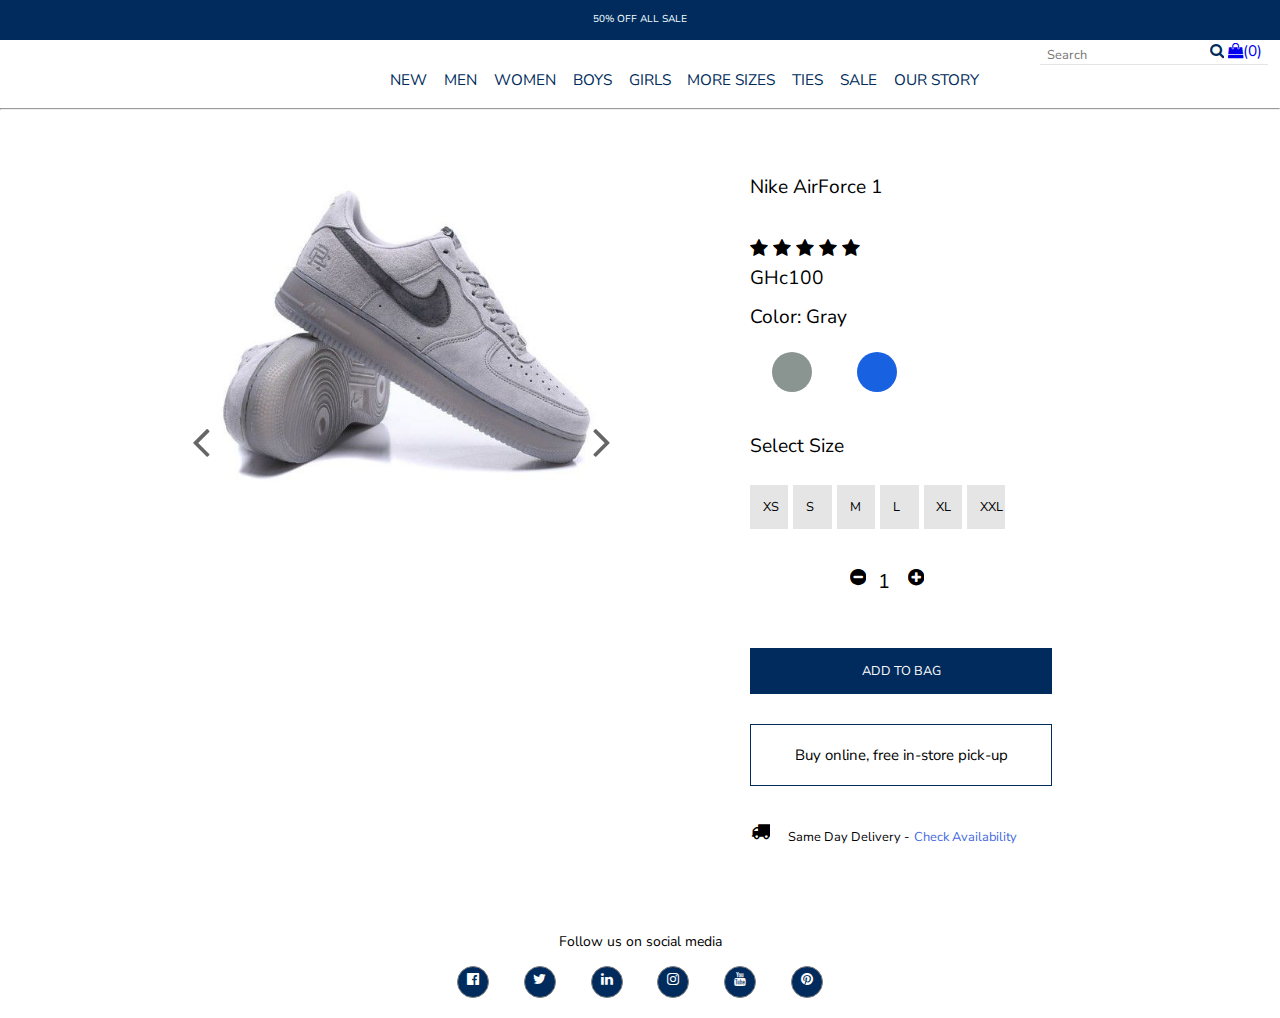
==== index.html @ d2f68526 "Cart page mofication" ====
<!DOCTYPE html>
<html lang="en">
<head>
    <meta charset="UTF-8">
    <meta http-equiv="X-UA-Compatible" content="IE=edge">
    <meta name="viewport" content="width=device-width, initial-scale=1.0">
    <link id="mainstyle" rel="stylesheet" href="responsive.css">
    <link rel="stylesheet" href="https://cdnjs.cloudflare.com/ajax/libs/font-awesome/4.7.0/css/font-awesome.min.css">
    <link href="https://fonts.googleapis.com/css2?family=Nunito+Sans:wght@700&display=swap" rel="stylesheet">
    <script src="https://use.fontawesome.com/942a7b4aee.js"></script>
<title>Document</title>
</head>
<body>
    <div class="banner">
    <div class="upper-header">
        <div class="header-text">
            50%  OFF ALL SALE
        </div>
    </div> 
    </div>

    <div class="lowerbody">
        <div class="lower-header">
            <div class="responsive-menu-open">
            <i id="hambars" class="fa fa-bars"></i>
            </div>
            <div class="responsive-menu-close">
            <i id="hamclose" class="fa fa-close"></i>
            </div>     
        <i class="fa fa-search"></i>
        <i class="fa-light fa-user-large"></i>
        <a href="./cart.html"><i class="fa fa-shopping-bag"><span id="quantity-top" class="quantity-top">(0)</span></i></a>
    </div>
    <div class="big-lower">

    </div>
    <div class="menu">
        <div>NEW </div>
        <div>MEN </div>
        <div>WOMEN </div>
        <div>BOYS </div>
        <div>GIRLS </div>
        <div>MORE SIZES </div>
        <div>TIES </div>
        <div>SALE </div>
        <div>OUR STORY </div> 
        <div id="search" class="search">
            <input id="input" type="text" placeholder="Search">
            <i class="fa fa-search"></i>
            <a href="./cart.html"><i class="fa fa-shopping-bag"><span id="quantity-top" class="quantity-top">(0)</span></i></a>
        </div>
      
    </div>
    <hr>
    <div id="drop-menu" class="drop-menu">
        <div><span>New &nbsp;</span><i class="fa fa-angle-right"></i></div>
        <div><span>Men &nbsp;</span><i class="fa fa-angle-right"></i></div>
        <div><span>Women <i class="fa fa-angle-right"></i></div>
        <div><span>More Sizes <i class="fa fa-angle-right"></i></div>
        <div><span>Sale <i class="fa fa-angle-right"></i></div>
        <div><span>Ship To <i class="fa fa-angle-right"></i></div>
        <div><span>New <i class="fa fa-angle-right"></i></div> 
    </div>
        <div class="directory">
            Home
        </div>
            <div class="container">
                <div id="image-res" class="image-res"></div>
                    
                </div>
                <div class="mid">              
                    <div id="product-name" class="product-name">
                    Nike AirForce 1
                    </div>
                    <div id="reviews" class="reviews">
                        <span class="fa fa-star checked"></span>
                        <span class="fa fa-star checked"></span>
                        <span class="fa fa-star checked"></span>
                        <span class="fa fa-star"></span>
                        <span class="fa fa-star"></span>
                    </div>
                    <div id="mobile-image" class="mobile-image">
                        <div id="product-picture" class="product-picture">
                            <div id="imageOwnDiv" class="imageOwnDiv">
                                <img id="p-image" class="product-image" src="images/NikeAirforceGray.jpg" alt="">
                                <img class="product-image" src="images/NikeAirforce.jpg" alt="">
                            </div>   
                            <div class="shift">
                                <i id="left" class="fa fa-angle-left"></i>
                                <i id="right" class="fa fa-angle-right"></i>
                            </div>
                        </div> 
                    </div>  
                    <div id="price" class="price">
                        GHc100
                    </div>
                    <div class="choose-color">
                        <div id="color-name" class="color-name">
                            Color: Gray
                        </div>
                        <div id="colors"class="colors">
                            <div id="color1"></div>
                            <div id="color2"></div>
                        </div>
                    </div>
                    <div class="size-select">
                        <div class="ask-for-size">
                            Select Size
                        </div>
                    </div>    
                        <div class="size-box">
                            <div class="size">XS</div>
                            <div class="size">S</div>
                            <div class="size">M</div>
                            <div class="size">L</div>
                            <div class="size">XL</div>
                            <div class="size">XXL</div>
                        </div>
                        <div class="availability">
                            Available in Stock
                        </div>
                        <div id="quantity" class="quantity">
                            <div id ="remove" class="remove">
                                <i id="minus" class="fa fa-minus-circle"></i> 
                            </div>
                            <div id="display-quantity" class="display-quantity">
                                1
                            </div>
                            <div id="add" class="add">
                                <i id="plus" class="fa fa-plus-circle"></i>
                            </div>

                        </div>
                        <div id="add-to-bag" class="add-to-bag">
                            <div>ADD TO BAG</div>
                        </div>
                        <div class="buy-online">
                            <div>Buy online, free in-store pick-up</div>
                        </div>
                        
                        <div class="delivery-info">
                            <div class="first-line">
                                <i class="fa fa-truck" aria-hidden="true"></i>
                                <span class="black">Same Day Delivery -</span>
                                <span class="blue">Check Availability</span>
                            </div>
                            <div class="second-line">
                                <i class="amazon"><img src="social/amazon.png" alt=""></i>
                                <i class="apple"><img src="social/applepay.png" alt="">
                                </i>
                            </div>
                        </div>
                    
                </div> 
            </div>  
            <div class="more-info">
                <div class="fabric"><h3>Fabric &amp Care</h3><i class="fa fa-plus" aria-hidden="true"></i></div>
                <div class="review"><h3>Reviews</h3><i class="fa fa-plus" aria-hidden="true"></i></div>
                <div class="shared"><h3>Shared On Social</h3><i class="fa fa-plus" aria-hidden="true"></i></div>
                <div class="free"><h3>Free Shipping</h3><i class="fa fa-plus" aria-hidden="true"></i></div>
            </div>
            <div class="social">
                <div class="follow">
                    Follow us on social media
                </div>
                  <div class="social-icons">
                    <i class="fa fa-facebook-official" aria-hidden="true"></i>
                    <i class="fa fa-twitter" aria-hidden="true"></i>
                    <i class="fa fa-linkedin" aria-hidden="true"></i>
                    <i class="fa fa-instagram" aria-hidden="true"></i>
                    <i class="fa fa-youtube" aria-hidden="true"></i>
                    <i class="fa fa-pinterest" aria-hidden="true"></i>         
                </div>  
            </div>
            <div class="bottom-menu">

            </div>

        </div>
    </div>
    <script src="script.js"></script>
</body>
</html>
---- responsive.css ----
html { font-size: 62.5%; } /* =10px */
body { font-size: 1.4rem; 
    position: relative;
} /* =14px */
h1 { font-size: 2.4rem; } /* =24px */
*{
    margin: 0;
    font-family: 'Nunito Sans', sans-serif;
    overflow-x: hidden;
}
.cartpopup{
position:absolute;
top: 0;
right: 0;
display: none;
}

.banner{
    top: 0px; 
    width: 100%;
    position: fixed;
    white-space: nowrap;
    background-color: rgba(0, 43, 92, 1);
    z-index: 1000;
}
.upper-header{
    top: 0px;
    width: 100%;
    color: azure;
   
    height: auto;
    min-height: 40px;
    text-align: center;
}
.header-text{
    padding: 12px;
    font-size: 10px;
}

.lower-header{
    padding: 10px;
    height: 60px;
    white-space: nowrap;
}

    .lower-header{
        display: none;
    }


    .drop-menu{
        display:none;
        position: static;
    }
    .menu{
     display:block;
     white-space: nowrap;
     color: #002b5c;
     margin-left: 30vw;
     padding: vw;
    }

    hr{
        display: block;
        color: rgba(0, 0, 0, 0.2);
    }
    .menu>div{
        display: inline-block;
        font-size: 1.2vw;
        margin: 0vw;
        
        padding: 1vw 0.5vw;
    }
    .search,#search{
        
        border-bottom: solid 1px rgba(0, 0, 0, 0.1);
        font-weight: lighter;
        padding-bottom: 0vw;
        margin-bottom: 3vw;
        font-size: 1.2vw;
        margin-left: 4vw;      
    }

    #input{
        margin-right: 0vw;
        font-size:1vw ;
        border: none; 
        padding: 0vw;
    }

    .search>i{
        margin-left: 0vw;
        padding-left: 0vw;
    }
    

   .image-res, .mid{
      z-index: -1000;
     }
     
     .reviews,
     .product-name,
     .price,
     .choose-color,
     .size-select,
     .size-box,
     .availability,
     .quantity>div,
     .add-to-bag,
     .buy-online,
     .delivery-info{
      
         
      font-size: 1.5vw;
     }


.menu{
    margin-top: 30px;
}

   .container{
       position: relative;
       z-index: 100;

     }
     .imageOwnDiv>img{
       
        width: 50rem;
        position: absolute;
        z-index: -100;
       
    }
    .product-image{
        display: none;
        left:12vw;
        top: 13vw;
        position: relative;
        

    }
    .shift{
        position:absolute;
        z-index: 10;
        margin-left: 12vw;
        margin-top: 15rem;
        font-size: 5rem;
        color:rgba(0, 0, 0, 0.6);
        
       
        white-space: nowrap;
    }
    .shift>i{
        display: inline-block;
    }
    .shift>#right{
        margin-left: 37rem;
        
    }
    .shift>#left{
        margin-left: 3.0vw;
    }
   

   .size{
     display: inline-block;
     padding:1vw;
     background-color:rgba(0, 0, 0, 0.1);
     width: 1vw;
     font-size: 1vw;
     margin-left: 0rem;
     
     }
     .ask-for-size{
        margin-left: 100rem;
        padding-top: 1vw;
        margin-left: 75rem;
    }
    .size-box{
        white-space: nowrap;
        text-align: left;
        margin-left: 75rem;
        margin-top: 2vw;
    }
    .availability{
        display: none;
        color: rgba(3, 36, 3, 0.795);
       
    
  }


    .directory{display: none;}
    
    #product-name{
        text-align: left;
        margin-left: 75rem;
        margin-top: 5vw;
    }

    #reviews{
        text-align: left;
        margin-left: 75rem;
        margin-top: 3vw;
    }
    #price{
        text-align: left;
        margin-left: 75rem;
        margin-top: vw;
    }
    #color-name{
        text-align: left;
        margin-left: 0vw;
    }
    
    #colors{
        text-align: left;
        padding: 2px;
        margin-left: rem;
    
      
    }
    #color1,#color2{
        text-align: left;
        width: 2rem;
        height:2rem;
        margin: 2rem;
        padding: 1rem;
       display: inline-block;
       border-radius: 50%;
    }
    .choose-color{
        text-align: left;
        margin-left: 75rem;
        margin-top: 1vw;
    }
    #color1{
        background-color: #8a9591;
        }
        #color2{
        background-color: #1861e0;
        }

    .quantity{  
        padding:0vw;
        height: 10rem;
        margin-top: 1vw; 
    }
    
    #quantity{
        margin-left: 80rem;
        white-space: nowrap;
        margin-bottom: 0px;
        padding-bottom: 0px;
    }
    
    #display-quantity, #remove, #add{
    display: inline-block ;
    height: 4vw;
    width: 2rem;
    padding-top: 2rem;
    padding-left: 0rem;
    margin-right: 0px;
    }
   #remove{
    margin-left: 5rem;
    margin-right: 0px;
    padding-right: 0rem;
   }
    
    #display-quantity{
         
         text-align: center;
         padding-left: 0px;
         padding-bottom: 0px;
         margin-left: 0px;
         padding-right: 1rem;
         font-size: 20px;
     }
     .add-to-bag{
    
        color: white;
        font-size: 1vw;
        text-align: center;
        padding-top: 0vw;
        margin-top:0vw ;
        margin-left: 65rem;
    }

    
    .add-to-bag>div{
        background-color: rgba(0, 43, 92, 1);
        border: solid 1px rgba(0, 43, 92, 1);
        width: 30rem;
        
        margin-left: 10rem;
        padding: 1vw 0vw;
        cursor: pointer;
      
        
    }
    .buy-online>div{
        width: 28rem;
        margin-left: 10.5rem;
        text-align: center;
        padding: 2rem 1rem;
        border: solid 1px rgba(0, 43, 92, 1);
       font-size: 1.5rem;
    }
    .delivery-info{
        text-align: center;
        padding:1rem;
        margin: 1vw;
       
        margin-left: 68rem;
        width: 40rem;
        height: 10rem;
        overflow: hidden;
    }
    .buy-online{
        margin-left: 64.5rem;
        width: 80rem;
        margin-top: 3rem;
        
    }
    .second-line>i>img{
        width: 0rem;
        height: auto;
        margin-top: 1vw;
        padding: 2rem;
        margin-left: 0%;
        position: absolute;
    }
    .amazon{
        margin-left:0%;
       width: 20rem;
        height: 5rem;
    }
    .first-line{
        margin: 1vw;
        margin-bottom: 1vw;
    }
    .first-line.fa{
        margin: 1vw;
        min-height: auto;
        display: block;
    }
    .black{
        padding: 1vw;
        padding-right: 0%;
        font-size: 1vw;
    }
    .blue{
        padding:1vw;
        padding-left: 0px;
        margin-left: 0%;
        font-size: 1vw;
        color: royalblue;
        overflow-y: hidden;
       
    }
    .more-info{
        margin-top: 100vh;
       
        background-color: rgba(128, 128, 128, 0.05);
        
    }
    .more-info>div{
    padding: 1vw;
    border-bottom: solid 1px rgba(128, 128, 128, 0.2) ;
    font-size: 1vw;
   
    }
    .fabric{
        border-top: solid 1px rgba(128, 128, 128, 0.2);
    }
    .fa-plus{
        float: right;
    font-size: 1vw;}

    h3{
        display: inline-block;
        margin-left: 1vw;
    }

    .social-icons>i{
        width: 2rem;
        height: 2rem ;
        color: white;
        background-color:rgba(0, 43, 92, 1) ;
        border: solid 1px gray;
        border-radius: 50%;
        padding: 5px;
        white-space: nowrap;
        margin: 1.2vw;
    }
    
.more-info{
    display: none;
}
.social{
    text-align: center;
}
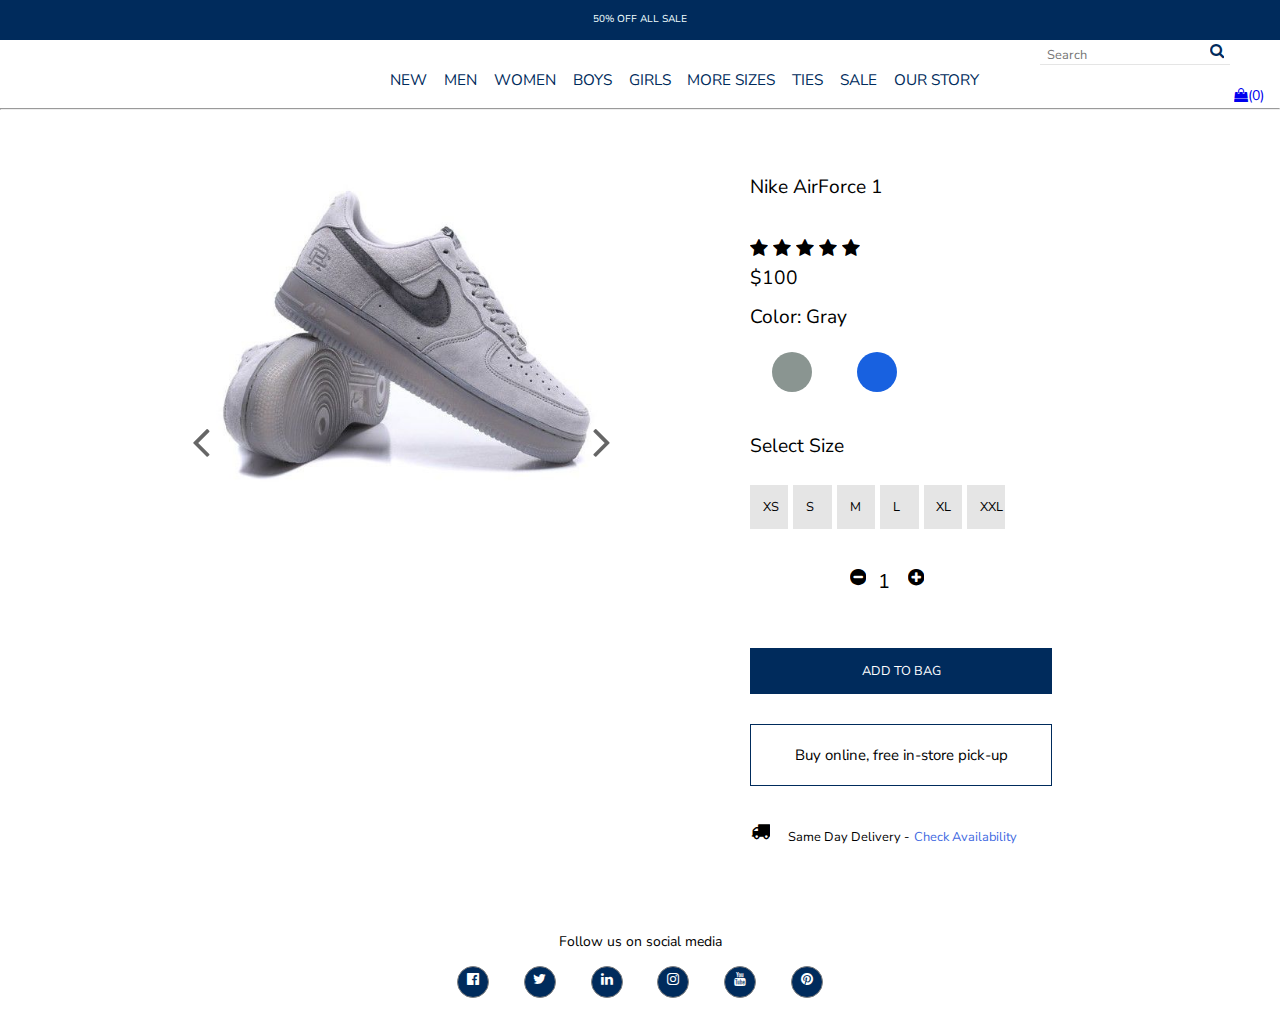
==== commit 4e761bd7: "changes to mainpage" ====
--- a/index.html
+++ b/index.html
@@ -47,8 +47,9 @@
         <div id="search" class="search">
             <input id="input" type="text" placeholder="Search">
             <i class="fa fa-search"></i>
-            <a href="./cart.html"><i class="fa fa-shopping-bag"><span id="quantity-top" class="quantity-top">(0)</span></i></a>
+           
         </div>
+        <a href="./cart.html"><i class="fa fa-shopping-bag"><span id="quantity-top" class="quantity-top">(0)</span></i></a>
       
     </div>
     <hr>
@@ -92,7 +93,7 @@
                         </div> 
                     </div>  
                     <div id="price" class="price">
-                        GHc100
+                        $100
                     </div>
                     <div class="choose-color">
                         <div id="color-name" class="color-name">
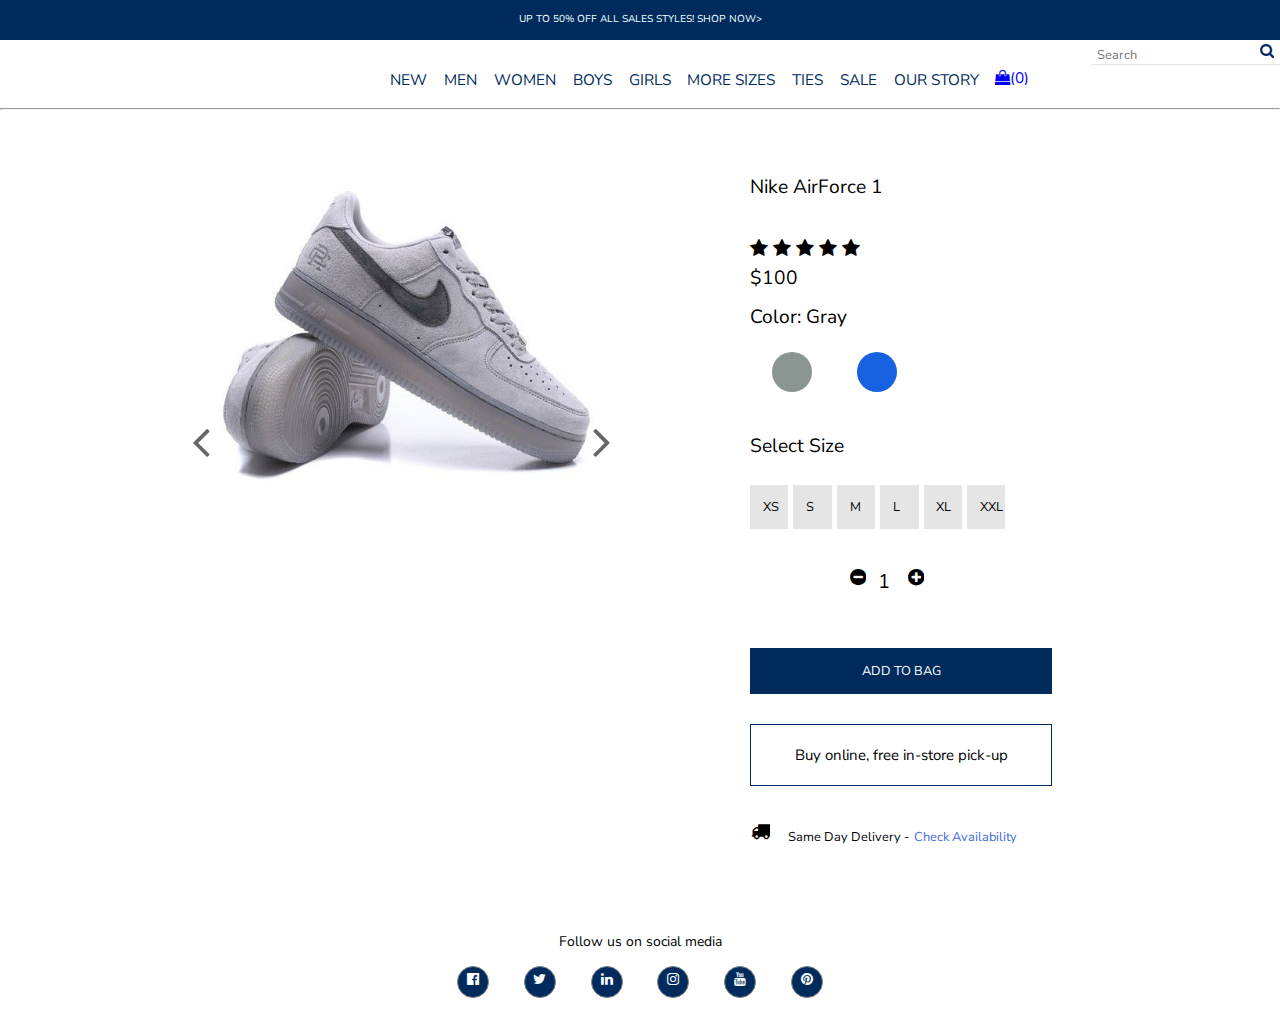
==== commit 777f7886: "Cart bag on main page" ====
--- a/index.html
+++ b/index.html
@@ -14,7 +14,7 @@
     <div class="banner">
     <div class="upper-header">
         <div class="header-text">
-            50%  OFF ALL SALE
+            UP TO 50% OFF ALL SALES STYLES! SHOP NOW>
         </div>
     </div> 
     </div>
@@ -44,10 +44,11 @@
         <div>TIES </div>
         <div>SALE </div>
         <div>OUR STORY </div> 
+        <div>  <a href="./cart.html"><i class="fa fa-shopping-bag"><span id="quantity-top" class="quantity-top">(0)</span></i></a></div> 
+        
         <div id="search" class="search">
             <input id="input" type="text" placeholder="Search">
             <i class="fa fa-search"></i>
-           
         </div>
         <a href="./cart.html"><i class="fa fa-shopping-bag"><span id="quantity-top" class="quantity-top">(0)</span></i></a>
       
